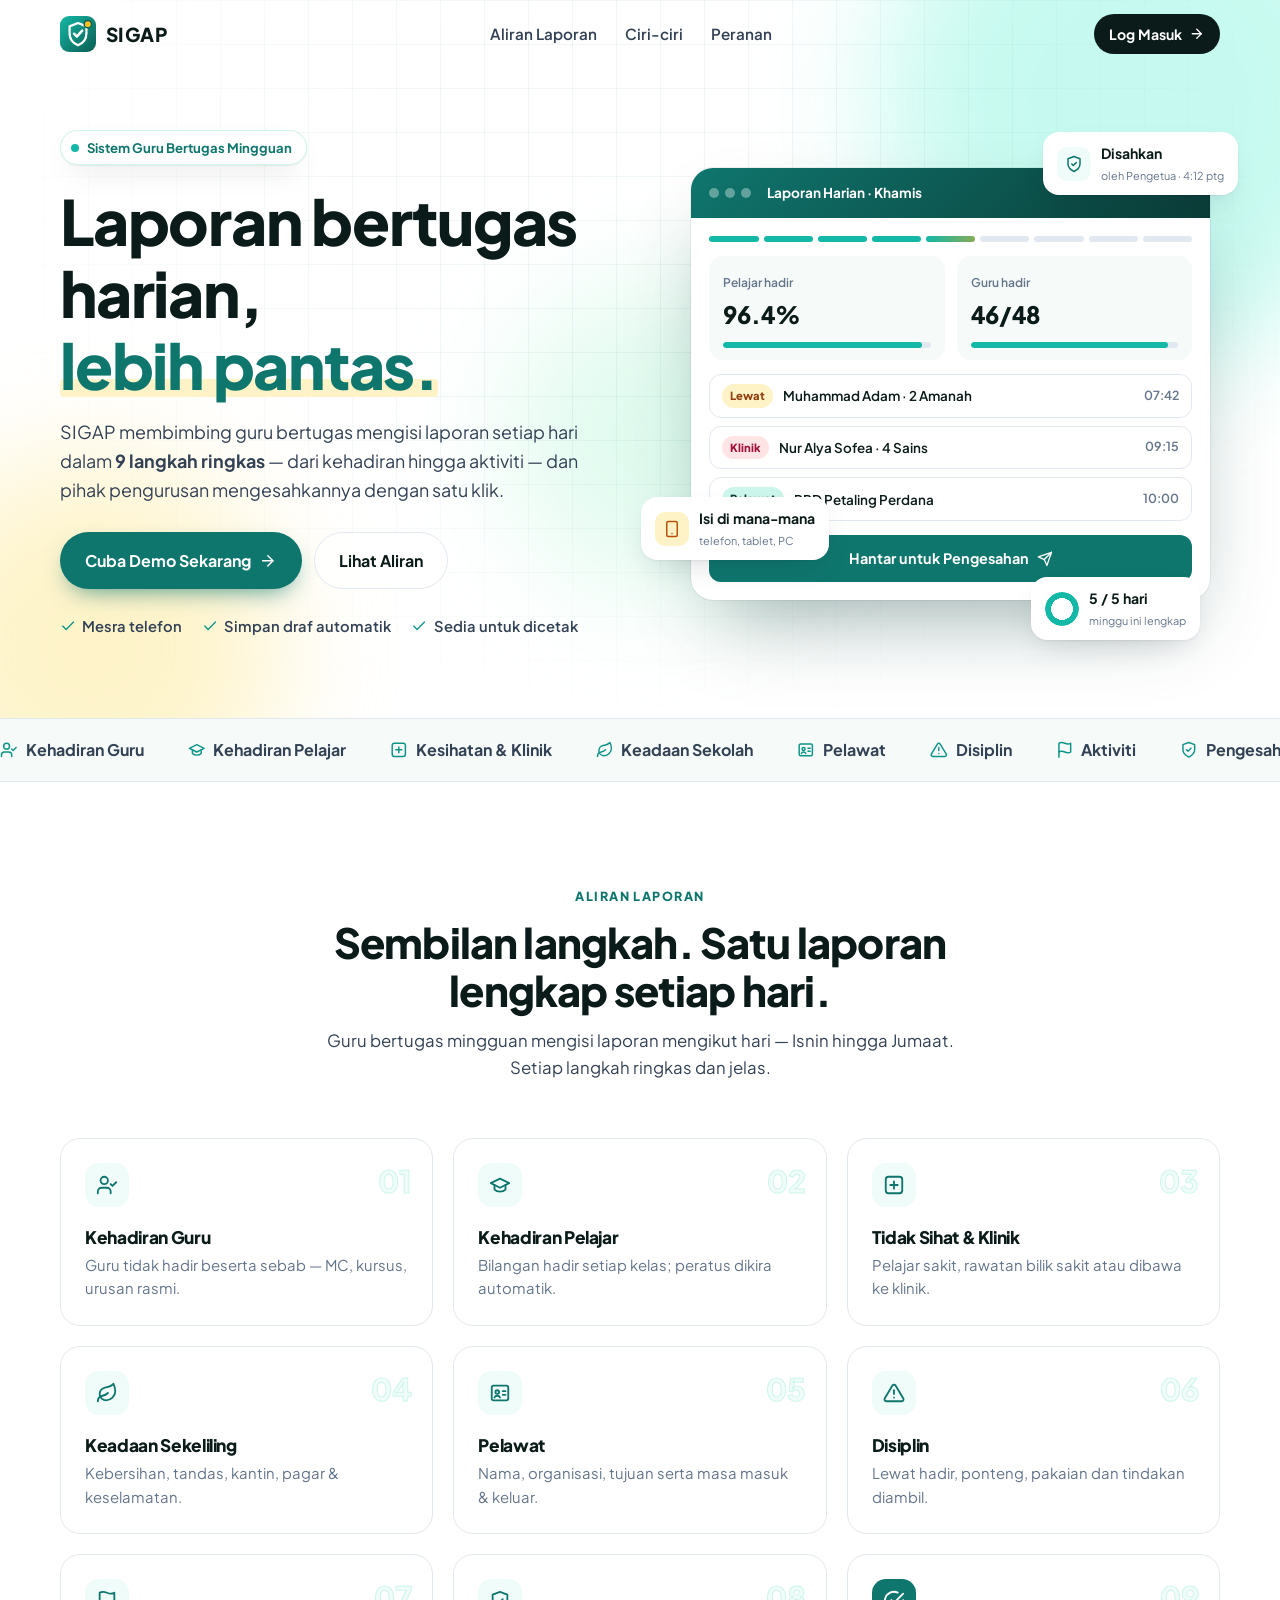
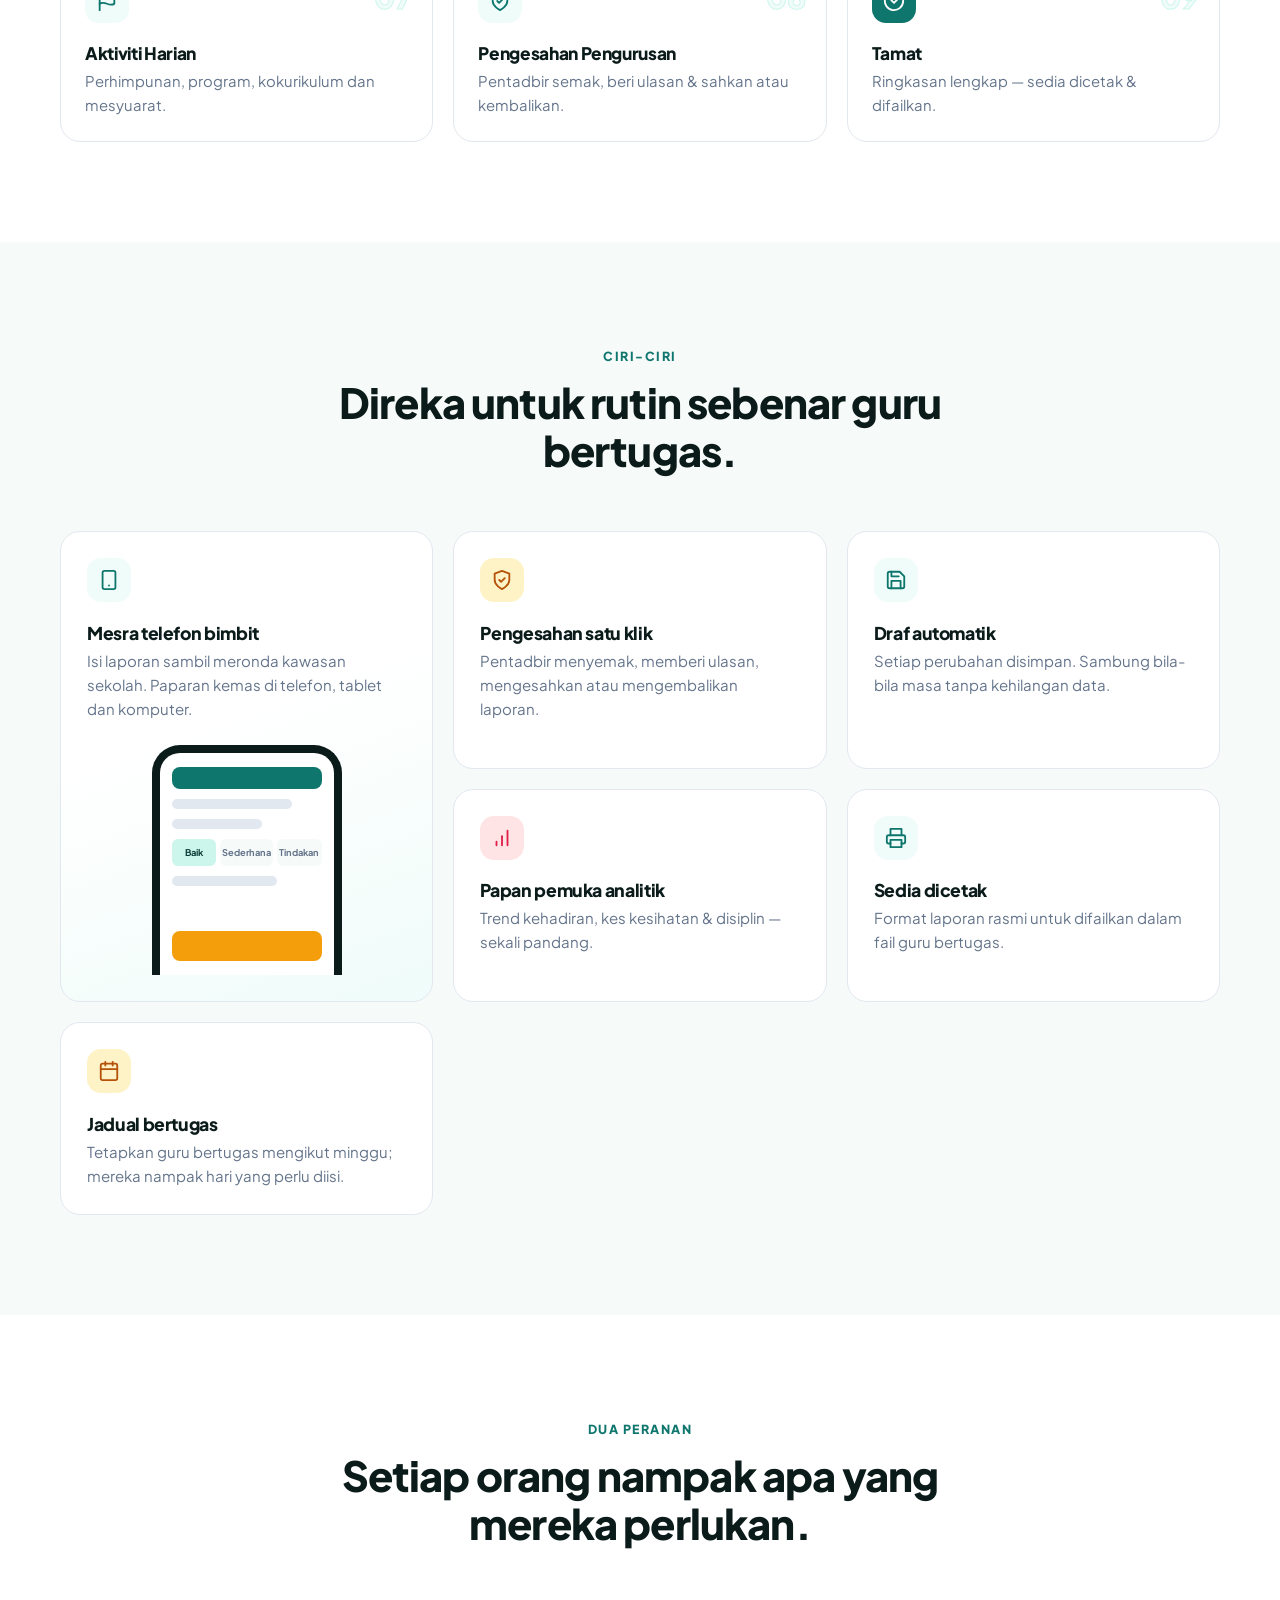
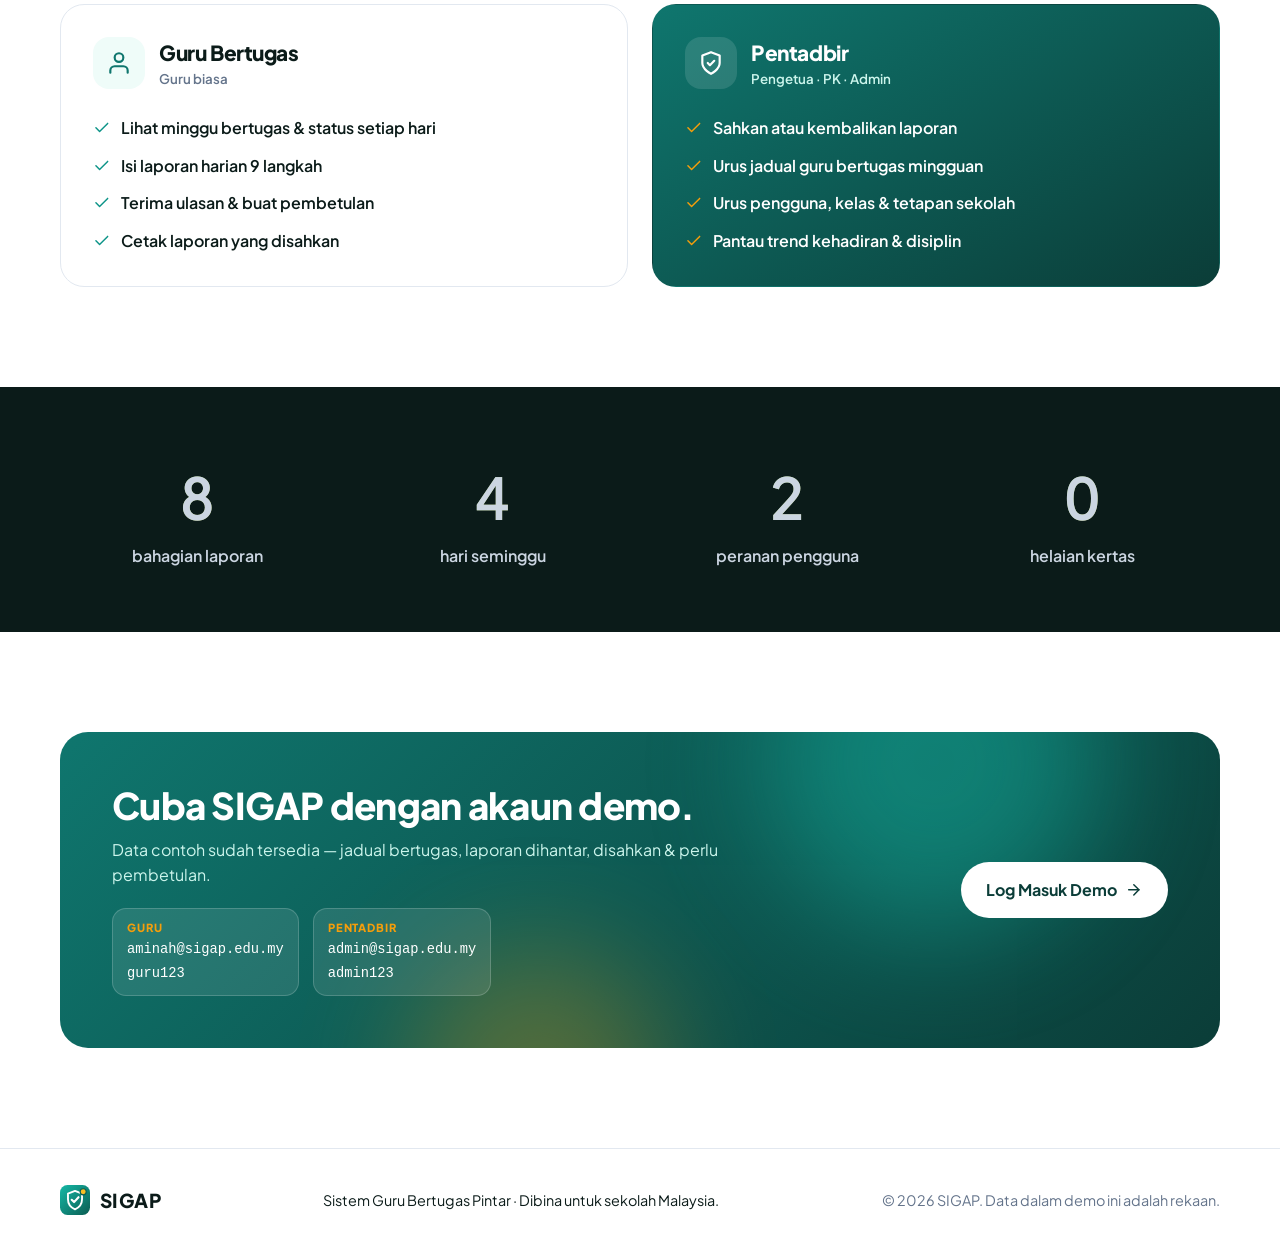
==== index.html @ 4aa81cdd "Bina SIGAP: sistem guru bertugas mingguan - Landing page dengan animasi (reveal, kiraan, tilt, marqu" ====
<!doctype html>
<html lang="ms">
<head>
  <meta charset="utf-8">
  <meta name="viewport" content="width=device-width, initial-scale=1">
  <title>SIGAP — Sistem Guru Bertugas Pintar</title>
  <meta name="description" content="SIGAP memudahkan guru bertugas mingguan mengisi laporan harian — kehadiran, kesihatan, disiplin, pelawat dan aktiviti — terus disahkan oleh pihak pengurusan.">
  <meta name="theme-color" content="#0f766e">
  <link rel="icon" type="image/svg+xml" href="assets/img/favicon.svg">
  <link rel="preconnect" href="https://fonts.googleapis.com">
  <link rel="preconnect" href="https://fonts.gstatic.com" crossorigin>
  <link href="https://fonts.googleapis.com/css2?family=Plus+Jakarta+Sans:wght@400;500;600;700;800&display=swap" rel="stylesheet">
  <link rel="stylesheet" href="assets/css/landing.css">
</head>
<body>
  <div class="scroll-progress" aria-hidden="true"></div>

  <header class="nav" id="nav">
    <div class="container nav-inner">
      <a href="#" class="brand"><img src="assets/img/logo.svg" alt="" width="36" height="36"><span>SIGAP</span></a>
      <nav class="nav-links" aria-label="Utama">
        <a href="#aliran">Aliran Laporan</a>
        <a href="#ciri">Ciri-ciri</a>
        <a href="#peranan">Peranan</a>
      </nav>
      <a href="login.html" class="btn btn-dark btn-sm">Log Masuk <i data-ic="arrow"></i></a>
    </div>
  </header>

  <main>
    <!-- HERO -->
    <section class="hero">
      <div class="hero-bg" aria-hidden="true">
        <span class="blob b1"></span><span class="blob b2"></span><span class="blob b3"></span>
        <div class="grid-pattern"></div>
      </div>
      <div class="container hero-grid">
        <div class="hero-copy">
          <span class="pill reveal"><span class="dot-live"></span> Sistem Guru Bertugas Mingguan</span>
          <h1 class="reveal" style="--d:.08s">Laporan bertugas harian, <span class="rotator" aria-live="polite"><span class="rot-word">lebih pantas.</span></span></h1>
          <p class="lead reveal" style="--d:.16s">SIGAP membimbing guru bertugas mengisi laporan setiap hari dalam <b>9 langkah ringkas</b> — dari kehadiran hingga aktiviti — dan pihak pengurusan mengesahkannya dengan satu klik.</p>
          <div class="hero-cta reveal" style="--d:.24s">
            <a href="login.html" class="btn btn-primary btn-lg">Cuba Demo Sekarang <i data-ic="arrow"></i></a>
            <a href="#aliran" class="btn btn-ghost btn-lg">Lihat Aliran</a>
          </div>
          <ul class="hero-points reveal" style="--d:.32s">
            <li><i data-ic="check"></i> Mesra telefon</li>
            <li><i data-ic="check"></i> Simpan draf automatik</li>
            <li><i data-ic="check"></i> Sedia untuk dicetak</li>
          </ul>
        </div>

        <div class="hero-visual reveal" style="--d:.2s" id="tilt">
          <div class="mock">
            <div class="mock-head">
              <span></span><span></span><span></span>
              <b>Laporan Harian · Khamis</b>
            </div>
            <div class="mock-body">
              <div class="mock-steps">
                <i class="on"></i><i class="on"></i><i class="on"></i><i class="on"></i><i class="cur"></i><i></i><i></i><i></i><i></i>
              </div>
              <div class="mock-kpis">
                <div><small>Pelajar hadir</small><strong><span class="count" data-to="96.4" data-dec="1">0</span>%</strong><div class="bar"><span style="--w:96%"></span></div></div>
                <div><small>Guru hadir</small><strong><span class="count" data-to="46">0</span>/48</strong><div class="bar"><span style="--w:95%"></span></div></div>
              </div>
              <div class="mock-list">
                <div class="row"><span class="chip c-amber">Lewat</span> Muhammad Adam · 2 Amanah <em>07:42</em></div>
                <div class="row"><span class="chip c-rose">Klinik</span> Nur Alya Sofea · 4 Sains <em>09:15</em></div>
                <div class="row"><span class="chip c-teal">Pelawat</span> PPD Petaling Perdana <em>10:00</em></div>
              </div>
              <div class="mock-btn">Hantar untuk Pengesahan <i data-ic="send"></i></div>
            </div>
          </div>
          <div class="float f1"><i data-ic="shield"></i><div><b>Disahkan</b><small>oleh Pengetua · 4:12 ptg</small></div></div>
          <div class="float f2"><i data-ic="phone"></i><div><b>Isi di mana-mana</b><small>telefon, tablet, PC</small></div></div>
          <div class="float f3"><span class="ring"></span><div><b>5 / 5 hari</b><small>minggu ini lengkap</small></div></div>
        </div>
      </div>
    </section>

    <!-- MARQUEE -->
    <section class="marquee" aria-label="Bahagian laporan">
      <div class="marquee-track">
        <div class="marquee-group">
          <span><i data-ic="userCheck"></i> Kehadiran Guru</span><span><i data-ic="grad"></i> Kehadiran Pelajar</span><span><i data-ic="health"></i> Kesihatan & Klinik</span><span><i data-ic="leaf"></i> Keadaan Sekolah</span><span><i data-ic="badge"></i> Pelawat</span><span><i data-ic="alert"></i> Disiplin</span><span><i data-ic="flag"></i> Aktiviti</span><span><i data-ic="shield"></i> Pengesahan</span>
        </div>
        <div class="marquee-group" aria-hidden="true">
          <span><i data-ic="userCheck"></i> Kehadiran Guru</span><span><i data-ic="grad"></i> Kehadiran Pelajar</span><span><i data-ic="health"></i> Kesihatan & Klinik</span><span><i data-ic="leaf"></i> Keadaan Sekolah</span><span><i data-ic="badge"></i> Pelawat</span><span><i data-ic="alert"></i> Disiplin</span><span><i data-ic="flag"></i> Aktiviti</span><span><i data-ic="shield"></i> Pengesahan</span>
        </div>
      </div>
    </section>

    <!-- ALIRAN -->
    <section class="section" id="aliran">
      <div class="container">
        <div class="sec-head reveal">
          <span class="eyebrow">Aliran Laporan</span>
          <h2>Sembilan langkah. Satu laporan lengkap setiap hari.</h2>
          <p>Guru bertugas mingguan mengisi laporan mengikut hari — Isnin hingga Jumaat. Setiap langkah ringkas dan jelas.</p>
        </div>
        <ol class="flow" id="flow">
          <li class="reveal"><span class="num">01</span><i data-ic="userCheck"></i><h3>Kehadiran Guru</h3><p>Guru tidak hadir beserta sebab — MC, kursus, urusan rasmi.</p></li>
          <li class="reveal"><span class="num">02</span><i data-ic="grad"></i><h3>Kehadiran Pelajar</h3><p>Bilangan hadir setiap kelas; peratus dikira automatik.</p></li>
          <li class="reveal"><span class="num">03</span><i data-ic="health"></i><h3>Tidak Sihat & Klinik</h3><p>Pelajar sakit, rawatan bilik sakit atau dibawa ke klinik.</p></li>
          <li class="reveal"><span class="num">04</span><i data-ic="leaf"></i><h3>Keadaan Sekeliling</h3><p>Kebersihan, tandas, kantin, pagar & keselamatan.</p></li>
          <li class="reveal"><span class="num">05</span><i data-ic="badge"></i><h3>Pelawat</h3><p>Nama, organisasi, tujuan serta masa masuk & keluar.</p></li>
          <li class="reveal"><span class="num">06</span><i data-ic="alert"></i><h3>Disiplin</h3><p>Lewat hadir, ponteng, pakaian dan tindakan diambil.</p></li>
          <li class="reveal"><span class="num">07</span><i data-ic="flag"></i><h3>Aktiviti Harian</h3><p>Perhimpunan, program, kokurikulum dan mesyuarat.</p></li>
          <li class="reveal"><span class="num">08</span><i data-ic="shield"></i><h3>Pengesahan Pengurusan</h3><p>Pentadbir semak, beri ulasan & sahkan atau kembalikan.</p></li>
          <li class="reveal last"><span class="num">09</span><i data-ic="done"></i><h3>Tamat</h3><p>Ringkasan lengkap — sedia dicetak & difailkan.</p></li>
        </ol>
      </div>
    </section>

    <!-- CIRI -->
    <section class="section alt" id="ciri">
      <div class="container">
        <div class="sec-head reveal">
          <span class="eyebrow">Ciri-ciri</span>
          <h2>Direka untuk rutin sebenar guru bertugas.</h2>
        </div>
        <div class="bento">
          <article class="card big reveal">
            <div class="card-ic"><i data-ic="phone"></i></div>
            <h3>Mesra telefon bimbit</h3>
            <p>Isi laporan sambil meronda kawasan sekolah. Paparan kemas di telefon, tablet dan komputer.</p>
            <div class="phone-demo" aria-hidden="true">
              <div class="pd-bar"></div>
              <div class="pd-line w80"></div><div class="pd-line w60"></div>
              <div class="pd-seg"><span class="on">Baik</span><span>Sederhana</span><span>Tindakan</span></div>
              <div class="pd-line w70"></div>
              <div class="pd-btn"></div>
            </div>
          </article>
          <article class="card reveal" style="--d:.08s"><div class="card-ic amber"><i data-ic="shield"></i></div><h3>Pengesahan satu klik</h3><p>Pentadbir menyemak, memberi ulasan, mengesahkan atau mengembalikan laporan.</p></article>
          <article class="card reveal" style="--d:.16s"><div class="card-ic"><i data-ic="save"></i></div><h3>Draf automatik</h3><p>Setiap perubahan disimpan. Sambung bila-bila masa tanpa kehilangan data.</p></article>
          <article class="card reveal" style="--d:.08s"><div class="card-ic rose"><i data-ic="chart"></i></div><h3>Papan pemuka analitik</h3><p>Trend kehadiran, kes kesihatan & disiplin — sekali pandang.</p></article>
          <article class="card reveal" style="--d:.16s"><div class="card-ic"><i data-ic="printer"></i></div><h3>Sedia dicetak</h3><p>Format laporan rasmi untuk difailkan dalam fail guru bertugas.</p></article>
          <article class="card reveal" style="--d:.24s"><div class="card-ic amber"><i data-ic="calendar"></i></div><h3>Jadual bertugas</h3><p>Tetapkan guru bertugas mengikut minggu; mereka nampak hari yang perlu diisi.</p></article>
        </div>
      </div>
    </section>

    <!-- PERANAN -->
    <section class="section" id="peranan">
      <div class="container">
        <div class="sec-head reveal">
          <span class="eyebrow">Dua Peranan</span>
          <h2>Setiap orang nampak apa yang mereka perlukan.</h2>
        </div>
        <div class="roles">
          <article class="role reveal">
            <div class="role-top"><span class="role-ic"><i data-ic="user"></i></span><div><h3>Guru Bertugas</h3><small>Guru biasa</small></div></div>
            <ul>
              <li><i data-ic="check"></i> Lihat minggu bertugas & status setiap hari</li>
              <li><i data-ic="check"></i> Isi laporan harian 9 langkah</li>
              <li><i data-ic="check"></i> Terima ulasan & buat pembetulan</li>
              <li><i data-ic="check"></i> Cetak laporan yang disahkan</li>
            </ul>
          </article>
          <article class="role dark reveal" style="--d:.1s">
            <div class="role-top"><span class="role-ic"><i data-ic="shield"></i></span><div><h3>Pentadbir</h3><small>Pengetua · PK · Admin</small></div></div>
            <ul>
              <li><i data-ic="check"></i> Sahkan atau kembalikan laporan</li>
              <li><i data-ic="check"></i> Urus jadual guru bertugas mingguan</li>
              <li><i data-ic="check"></i> Urus pengguna, kelas & tetapan sekolah</li>
              <li><i data-ic="check"></i> Pantau trend kehadiran & disiplin</li>
            </ul>
          </article>
        </div>
      </div>
    </section>

    <!-- STATS -->
    <section class="stats">
      <div class="container stats-grid">
        <div class="reveal"><strong><span class="count" data-to="9">0</span></strong><span>bahagian laporan</span></div>
        <div class="reveal" style="--d:.08s"><strong><span class="count" data-to="5">0</span></strong><span>hari seminggu</span></div>
        <div class="reveal" style="--d:.16s"><strong><span class="count" data-to="2">0</span></strong><span>peranan pengguna</span></div>
        <div class="reveal" style="--d:.24s"><strong><span class="count" data-to="0">0</span></strong><span>helaian kertas</span></div>
      </div>
    </section>

    <!-- CTA -->
    <section class="section">
      <div class="container">
        <div class="cta reveal">
          <div class="cta-bg" aria-hidden="true"><span class="blob b1"></span><span class="blob b2"></span></div>
          <div class="cta-copy">
            <h2>Cuba SIGAP dengan akaun demo.</h2>
            <p>Data contoh sudah tersedia — jadual bertugas, laporan dihantar, disahkan & perlu pembetulan.</p>
            <div class="creds">
              <div><small>Guru</small><code>aminah@sigap.edu.my</code><code>guru123</code></div>
              <div><small>Pentadbir</small><code>admin@sigap.edu.my</code><code>admin123</code></div>
            </div>
          </div>
          <a href="login.html" class="btn btn-light btn-lg">Log Masuk Demo <i data-ic="arrow"></i></a>
        </div>
      </div>
    </section>
  </main>

  <footer class="footer">
    <div class="container foot-inner">
      <a href="#" class="brand"><img src="assets/img/logo.svg" alt="" width="30" height="30"><span>SIGAP</span></a>
      <p>Sistem Guru Bertugas Pintar · Dibina untuk sekolah Malaysia.</p>
      <p class="muted">© <span id="yr"></span> SIGAP. Data dalam demo ini adalah rekaan.</p>
    </div>
  </footer>

  <script src="assets/js/icons.js"></script>
  <script src="assets/js/landing.js"></script>
</body>
</html>
---- assets/css/landing.css ----
/* SIGAP — Landing page */
:root {
  --teal-50: #effcf9; --teal-100: #ccf5ec; --teal-300: #5eead4; --teal-500: #14b8a6; --teal-600: #0d9488; --teal-700: #0f766e; --teal-900: #0b3d38;
  --amber: #f59e0b; --amber-soft: #fef3c7; --rose: #e11d48; --rose-soft: #ffe4e6;
  --ink: #0b1b19; --ink-2: #334155; --muted: #64748b; --line: #e2e8f0; --bg: #ffffff; --bg-alt: #f6faf9;
  --radius: 20px;
  --shadow: 0 1px 2px rgba(15, 23, 42, .06), 0 12px 32px -12px rgba(15, 23, 42, .18);
  --ease: cubic-bezier(.2, .8, .2, 1);
}
* { box-sizing: border-box; }
html { scroll-behavior: smooth; }
body { margin: 0; font-family: 'Plus Jakarta Sans', system-ui, -apple-system, Segoe UI, Roboto, sans-serif; color: var(--ink); background: var(--bg); line-height: 1.6; -webkit-font-smoothing: antialiased; overflow-x: hidden; }
img { max-width: 100%; display: block; }
a { color: inherit; text-decoration: none; }
h1, h2, h3 { line-height: 1.15; margin: 0; letter-spacing: -.02em; }
.container { width: min(1160px, 100% - 32px); margin-inline: auto; }
.ic { width: 1.1em; height: 1.1em; flex: none; }
.muted { color: var(--muted); }

/* Butang */
.btn { display: inline-flex; align-items: center; gap: .5em; font-weight: 700; border-radius: 999px; padding: .7em 1.25em; border: 1px solid transparent; transition: transform .2s var(--ease), box-shadow .2s, background .2s; cursor: pointer; font-size: .95rem; white-space: nowrap; }
.btn:hover { transform: translateY(-2px); }
.btn:hover .ic { transform: translateX(3px); }
.btn .ic { transition: transform .2s var(--ease); }
.btn-sm { padding: .55em 1em; font-size: .88rem; }
.btn-lg { padding: .9em 1.5em; font-size: 1rem; }
.btn-primary { background: var(--teal-700); color: #fff; box-shadow: 0 10px 24px -10px rgba(15, 118, 110, .8); }
.btn-primary:hover { background: var(--teal-600); }
.btn-dark { background: var(--ink); color: #fff; }
.btn-ghost { background: rgba(255, 255, 255, .7); border-color: var(--line); color: var(--ink); backdrop-filter: blur(6px); }
.btn-light { background: #fff; color: var(--teal-900); }

/* Kemajuan skrol */
.scroll-progress { position: fixed; inset: 0 0 auto; height: 3px; background: linear-gradient(90deg, var(--teal-500), var(--amber)); transform-origin: left; transform: scaleX(0); z-index: 60; }

/* Nav */
.nav { position: fixed; inset: 0 0 auto; z-index: 50; transition: background .3s, box-shadow .3s; }
.nav.scrolled { background: rgba(255, 255, 255, .82); backdrop-filter: saturate(1.6) blur(12px); box-shadow: 0 1px 0 var(--line); }
.nav-inner { display: flex; align-items: center; justify-content: space-between; height: 68px; gap: 16px; }
.brand { display: inline-flex; align-items: center; gap: 10px; font-weight: 800; font-size: 1.2rem; letter-spacing: .02em; }
.nav-links { display: flex; gap: 28px; font-weight: 600; color: var(--ink-2); font-size: .95rem; }
.nav-links a { position: relative; }
.nav-links a::after { content: ''; position: absolute; left: 0; right: 0; bottom: -4px; height: 2px; background: var(--teal-600); transform: scaleX(0); transition: transform .25s var(--ease); }
.nav-links a:hover::after { transform: scaleX(1); }

/* Hero */
.hero { position: relative; padding: 130px 0 80px; overflow: hidden; }
.hero-bg { position: absolute; inset: 0; z-index: -1; }
.blob { position: absolute; border-radius: 50%; filter: blur(60px); opacity: .55; animation: drift 18s ease-in-out infinite alternate; }
.hero .b1 { width: 520px; height: 520px; background: #99f6e4; top: -160px; right: -120px; }
.hero .b2 { width: 380px; height: 380px; background: #fde68a; bottom: -120px; left: -100px; animation-delay: -6s; opacity: .45; }
.hero .b3 { width: 300px; height: 300px; background: #a7f3d0; top: 40%; left: 40%; animation-delay: -11s; opacity: .35; }
@keyframes drift { 0% { transform: translate(0, 0) scale(1); } 50% { transform: translate(40px, -30px) scale(1.08); } 100% { transform: translate(-30px, 30px) scale(.95); } }
.grid-pattern { position: absolute; inset: 0; background-image: linear-gradient(rgba(15, 118, 110, .06) 1px, transparent 1px), linear-gradient(90deg, rgba(15, 118, 110, .06) 1px, transparent 1px); background-size: 44px 44px; mask-image: radial-gradient(ellipse at 50% 30%, #000 30%, transparent 75%); -webkit-mask-image: radial-gradient(ellipse at 50% 30%, #000 30%, transparent 75%); }
.hero-grid { display: grid; grid-template-columns: 1.05fr 1fr; gap: 56px; align-items: center; }
.pill { display: inline-flex; align-items: center; gap: 8px; padding: 6px 14px 6px 10px; border-radius: 999px; background: #fff; border: 1px solid var(--teal-100); color: var(--teal-700); font-weight: 700; font-size: .82rem; box-shadow: var(--shadow); }
.dot-live { width: 8px; height: 8px; border-radius: 50%; background: var(--teal-500); box-shadow: 0 0 0 0 rgba(20, 184, 166, .6); animation: pulse 1.8s infinite; }
@keyframes pulse { 70% { box-shadow: 0 0 0 10px rgba(20, 184, 166, 0); } 100% { box-shadow: 0 0 0 0 rgba(20, 184, 166, 0); } }
.hero h1 { font-size: clamp(2.2rem, 5.2vw, 3.9rem); font-weight: 800; margin: 20px 0 18px; }
.rotator { display: inline-block; color: var(--teal-700); position: relative; }
.rotator::after { content: ''; position: absolute; left: 0; right: 0; bottom: .06em; height: .28em; background: var(--amber-soft); z-index: -1; border-radius: 4px; }
.rot-word { display: inline-block; transition: transform .35s var(--ease), opacity .35s; }
.rot-word.out { transform: translateY(-40%); opacity: 0; }
.rot-word.enter { transform: translateY(40%); opacity: 0; transition: none; }
.lead { font-size: 1.12rem; color: var(--ink-2); max-width: 34em; margin: 0 0 28px; }
.hero-cta { display: flex; gap: 12px; flex-wrap: wrap; }
.hero-points { list-style: none; padding: 0; margin: 26px 0 0; display: flex; gap: 20px; flex-wrap: wrap; color: var(--ink-2); font-weight: 600; font-size: .92rem; }
.hero-points li { display: inline-flex; align-items: center; gap: 6px; }
.hero-points .ic { color: var(--teal-600); }

/* Mockup */
.hero-visual { position: relative; perspective: 1200px; padding: 30px 10px; }
.mock { background: #fff; border-radius: 22px; box-shadow: 0 40px 80px -30px rgba(11, 61, 56, .45), 0 0 0 1px rgba(15, 23, 42, .06); overflow: hidden; transition: transform .4s var(--ease); transform-style: preserve-3d; animation: floaty 7s ease-in-out infinite; }
@keyframes floaty { 50% { translate: 0 -10px; } }
.mock-head { display: flex; align-items: center; gap: 6px; padding: 14px 18px; background: linear-gradient(135deg, var(--teal-700), var(--teal-900)); color: #fff; font-size: .85rem; }
.mock-head span { width: 10px; height: 10px; border-radius: 50%; background: rgba(255, 255, 255, .35); }
.mock-head b { margin-left: 10px; font-weight: 700; }
.mock-body { padding: 18px; display: grid; gap: 14px; }
.mock-steps { display: grid; grid-template-columns: repeat(9, 1fr); gap: 5px; }
.mock-steps i { height: 6px; border-radius: 4px; background: var(--line); }
.mock-steps i.on { background: var(--teal-500); }
.mock-steps i.cur { background: linear-gradient(90deg, var(--teal-500), var(--amber)); background-size: 200% 100%; animation: shimmer 1.6s linear infinite; }
@keyframes shimmer { to { background-position: -200% 0; } }
.mock-kpis { display: grid; grid-template-columns: 1fr 1fr; gap: 12px; }
.mock-kpis > div { background: var(--bg-alt); border-radius: 14px; padding: 12px 14px; }
.mock-kpis small { color: var(--muted); font-weight: 600; font-size: .75rem; }
.mock-kpis strong { display: block; font-size: 1.5rem; font-weight: 800; margin: 2px 0 8px; font-variant-numeric: tabular-nums; }
.bar { height: 6px; background: var(--line); border-radius: 4px; overflow: hidden; }
.bar span { display: block; height: 100%; width: 0; background: var(--teal-500); border-radius: 4px; transition: width 1.4s var(--ease) .3s; }
.in .bar span { width: var(--w); }
.mock-list { display: grid; gap: 8px; }
.mock-list .row { display: flex; align-items: center; gap: 10px; font-size: .84rem; font-weight: 600; padding: 9px 12px; border: 1px solid var(--line); border-radius: 12px; opacity: 0; transform: translateX(16px); transition: .5s var(--ease); }
.in .mock-list .row { opacity: 1; transform: none; }
.in .mock-list .row:nth-child(2) { transition-delay: .15s; } .in .mock-list .row:nth-child(3) { transition-delay: .3s; }
.mock-list em { margin-left: auto; font-style: normal; color: var(--muted); font-size: .78rem; }
.chip { font-size: .7rem; font-weight: 800; padding: 3px 8px; border-radius: 999px; }
.c-amber { background: var(--amber-soft); color: #92400e; } .c-rose { background: var(--rose-soft); color: #9f1239; } .c-teal { background: var(--teal-100); color: var(--teal-900); }
.mock-btn { display: flex; justify-content: center; align-items: center; gap: 8px; background: var(--teal-700); color: #fff; font-weight: 700; border-radius: 12px; padding: 12px; font-size: .9rem; }
.float { position: absolute; display: flex; align-items: center; gap: 10px; background: #fff; border-radius: 16px; padding: 10px 14px; box-shadow: var(--shadow); font-size: .82rem; animation: bob 5s ease-in-out infinite; }
.float b { display: block; font-size: .88rem; } .float small { color: var(--muted); }
.float > .ic { width: 34px; height: 34px; padding: 8px; border-radius: 10px; background: var(--teal-50); color: var(--teal-700); }
.f1 { top: -6px; right: -18px; animation-delay: -1s; }
.f2 { bottom: 70px; left: -40px; animation-delay: -2.5s; }
.f2 > .ic { background: var(--amber-soft); color: #b45309; }
.f3 { bottom: -10px; right: 20px; animation-delay: -4s; }
.ring { width: 34px; height: 34px; border-radius: 50%; background: conic-gradient(var(--teal-500) 100%, var(--line) 0); -webkit-mask: radial-gradient(circle 11px, transparent 98%, #000); mask: radial-gradient(circle 11px, transparent 98%, #000); }
@keyframes bob { 50% { transform: translateY(-12px); } }

/* Marquee */
.marquee { border-block: 1px solid var(--line); background: var(--bg-alt); overflow: hidden; padding: 18px 0; }
.marquee-track { display: flex; width: max-content; animation: scroll 32s linear infinite; }
.marquee:hover .marquee-track { animation-play-state: paused; }
.marquee-group { display: flex; gap: 44px; padding-right: 44px; }
.marquee span { display: inline-flex; align-items: center; gap: 8px; font-weight: 700; color: var(--ink-2); white-space: nowrap; }
.marquee .ic { color: var(--teal-600); }
@keyframes scroll { to { transform: translateX(-50%); } }

/* Seksyen */
.section { padding: 100px 0; }
.section.alt { background: var(--bg-alt); }
.sec-head { text-align: center; max-width: 680px; margin: 0 auto 56px; }
.eyebrow { display: inline-block; font-weight: 800; color: var(--teal-700); text-transform: uppercase; letter-spacing: .12em; font-size: .78rem; margin-bottom: 12px; }
.sec-head h2 { font-size: clamp(1.8rem, 3.6vw, 2.6rem); font-weight: 800; }
.sec-head p { color: var(--ink-2); font-size: 1.05rem; margin: 14px 0 0; }

/* Aliran */
.flow { --p: 0; list-style: none; padding: 0; margin: 0; display: grid; grid-template-columns: repeat(3, 1fr); gap: 20px; position: relative; counter-reset: s; }
.flow li { position: relative; background: #fff; border: 1px solid var(--line); border-radius: var(--radius); padding: 24px; transition: transform .3s var(--ease), box-shadow .3s, border-color .3s, opacity .7s var(--ease), translate .7s var(--ease); }
.flow li:hover { transform: translateY(-4px); box-shadow: var(--shadow); border-color: var(--teal-100); }
.flow .num { position: absolute; top: 18px; right: 20px; font-weight: 800; font-size: 1.9rem; color: var(--teal-50); -webkit-text-stroke: 1px var(--teal-100); }
.flow li > .ic { width: 44px; height: 44px; padding: 11px; border-radius: 14px; background: var(--teal-50); color: var(--teal-700); margin-bottom: 14px; }
.flow li.last > .ic { background: var(--teal-700); color: #fff; }
.flow h3 { font-size: 1.08rem; font-weight: 800; margin-bottom: 6px; }
.flow p { margin: 0; color: var(--muted); font-size: .93rem; }
.flow::before { content: ''; position: absolute; left: -14px; top: 0; bottom: 0; width: 3px; border-radius: 3px; background: linear-gradient(var(--teal-500), var(--amber)); transform-origin: top; transform: scaleY(var(--p)); }

/* Bento */
.bento { display: grid; grid-template-columns: repeat(3, 1fr); gap: 20px; }
.card { background: #fff; border: 1px solid var(--line); border-radius: var(--radius); padding: 26px; transition: transform .3s var(--ease), box-shadow .3s, opacity .7s var(--ease), translate .7s var(--ease); }
.card:hover { transform: translateY(-4px); box-shadow: var(--shadow); }
.card h3 { font-size: 1.1rem; font-weight: 800; margin: 14px 0 6px; }
.card p { color: var(--muted); margin: 0; font-size: .94rem; }
.card-ic .ic { width: 44px; height: 44px; padding: 11px; border-radius: 14px; background: var(--teal-50); color: var(--teal-700); }
.card-ic.amber .ic { background: var(--amber-soft); color: #b45309; }
.card-ic.rose .ic { background: var(--rose-soft); color: var(--rose); }
.card.big { grid-row: span 2; display: flex; flex-direction: column; background: linear-gradient(160deg, #fff 40%, var(--teal-50)); }
.phone-demo { margin: 24px auto 0; width: 190px; flex: 1; min-height: 230px; border: 8px solid var(--ink); border-bottom: 0; border-radius: 28px 28px 0 0; padding: 14px 12px; display: flex; flex-direction: column; gap: 10px; background: #fff; }
.pd-bar { height: 22px; border-radius: 8px; background: var(--teal-700); }
.pd-line { height: 10px; border-radius: 6px; background: var(--line); }
.w80 { width: 80%; } .w60 { width: 60%; } .w70 { width: 70%; }
.pd-seg { display: grid; grid-template-columns: repeat(3, 1fr); gap: 4px; font-size: .58rem; font-weight: 700; text-align: center; }
.pd-seg span { padding: 6px 2px; border-radius: 6px; background: var(--bg-alt); color: var(--muted); }
.pd-seg .on { background: var(--teal-100); color: var(--teal-900); }
.pd-btn { margin-top: auto; height: 30px; border-radius: 8px; background: var(--amber); }

/* Peranan */
.roles { display: grid; grid-template-columns: 1fr 1fr; gap: 24px; }
.role { border: 1px solid var(--line); border-radius: 24px; padding: 32px; background: #fff; transition: opacity .7s var(--ease), translate .7s var(--ease), transform .3s var(--ease); }
.role:hover { transform: translateY(-4px); }
.role.dark { background: linear-gradient(150deg, var(--teal-700), var(--teal-900)); color: #fff; border-color: transparent; }
.role-top { display: flex; align-items: center; gap: 14px; margin-bottom: 20px; }
.role-top h3 { font-size: 1.3rem; font-weight: 800; }
.role-top small { color: var(--muted); font-weight: 600; }
.role.dark .role-top small { color: var(--teal-100); }
.role-ic .ic { width: 52px; height: 52px; padding: 13px; border-radius: 16px; background: var(--teal-50); color: var(--teal-700); }
.role.dark .role-ic .ic { background: rgba(255, 255, 255, .12); color: #fff; }
.role ul { list-style: none; padding: 0; margin: 0; display: grid; gap: 12px; }
.role li { display: flex; gap: 10px; align-items: flex-start; font-weight: 600; }
.role li .ic { color: var(--teal-600); margin-top: 4px; }
.role.dark li .ic { color: var(--amber); }

/* Statistik */
.stats { background: var(--ink); color: #fff; padding: 64px 0; }
.stats-grid { display: grid; grid-template-columns: repeat(4, 1fr); gap: 20px; text-align: center; }
.stats strong { display: block; font-size: clamp(2.4rem, 5vw, 3.6rem); font-weight: 800; background: linear-gradient(120deg, var(--teal-300), var(--amber)); -webkit-background-clip: text; background-clip: text; color: transparent; font-variant-numeric: tabular-nums; }
.stats span { color: #cbd5e1; font-weight: 600; }

/* CTA */
.cta { position: relative; overflow: hidden; border-radius: 28px; background: linear-gradient(135deg, var(--teal-700), var(--teal-900)); color: #fff; padding: 52px; display: flex; align-items: center; justify-content: space-between; gap: 32px; flex-wrap: wrap; }
.cta-bg { position: absolute; inset: 0; pointer-events: none; }
.cta .b1 { width: 340px; height: 340px; background: var(--teal-500); top: -140px; right: 10%; opacity: .45; }
.cta .b2 { width: 260px; height: 260px; background: var(--amber); bottom: -160px; left: 30%; opacity: .3; }
.cta-copy { position: relative; max-width: 620px; }
.cta h2 { font-size: clamp(1.6rem, 3.2vw, 2.3rem); font-weight: 800; }
.cta p { color: var(--teal-100); margin: 10px 0 20px; }
.creds { display: flex; gap: 14px; flex-wrap: wrap; }
.creds > div { background: rgba(255, 255, 255, .1); border: 1px solid rgba(255, 255, 255, .18); border-radius: 14px; padding: 10px 14px; display: grid; gap: 2px; }
.creds small { color: var(--amber); font-weight: 800; text-transform: uppercase; letter-spacing: .08em; font-size: .7rem; }
.creds code { font-size: .86rem; }
.cta .btn { position: relative; }

/* Footer */
.footer { border-top: 1px solid var(--line); padding: 36px 0; }
.foot-inner { display: flex; align-items: center; gap: 12px 24px; flex-wrap: wrap; justify-content: space-between; font-size: .9rem; }
.foot-inner p { margin: 0; }

/* Reveal */
.reveal { opacity: 0; translate: 0 28px; transition: opacity .7s var(--ease) var(--d, 0s), translate .7s var(--ease) var(--d, 0s); }
.reveal.in { opacity: 1; translate: 0 0; }

/* Responsif */
@media (max-width: 960px) {
  .hero-grid { grid-template-columns: 1fr; }
  .hero-visual { max-width: 520px; margin: 10px auto 0; width: 100%; }
  .flow, .bento { grid-template-columns: 1fr 1fr; }
  .flow::before { display: none; }
  .card.big { grid-row: auto; grid-column: span 2; }
  .stats-grid { grid-template-columns: repeat(2, 1fr); row-gap: 32px; }
}
@media (max-width: 640px) {
  .nav-links { display: none; }
  .hero { padding: 104px 0 56px; }
  .section { padding: 72px 0; }
  .flow, .bento, .roles { grid-template-columns: 1fr; }
  .card.big { grid-column: auto; }
  .f1 { right: 0; } .f2 { left: -4px; bottom: 80px; } .f3 { right: 4px; }
  .float { font-size: .74rem; padding: 8px 10px; }
  .cta { padding: 32px 22px; }
  .hero-cta .btn { flex: 1 1 auto; justify-content: center; }
  .role { padding: 24px; }
}
@media (prefers-reduced-motion: reduce) {
  *, *::before, *::after { animation: none !important; transition: none !important; }
  .reveal { opacity: 1; translate: none; }
  .in .bar span, .bar span { width: var(--w); }
  .mock-list .row { opacity: 1; transform: none; }
}
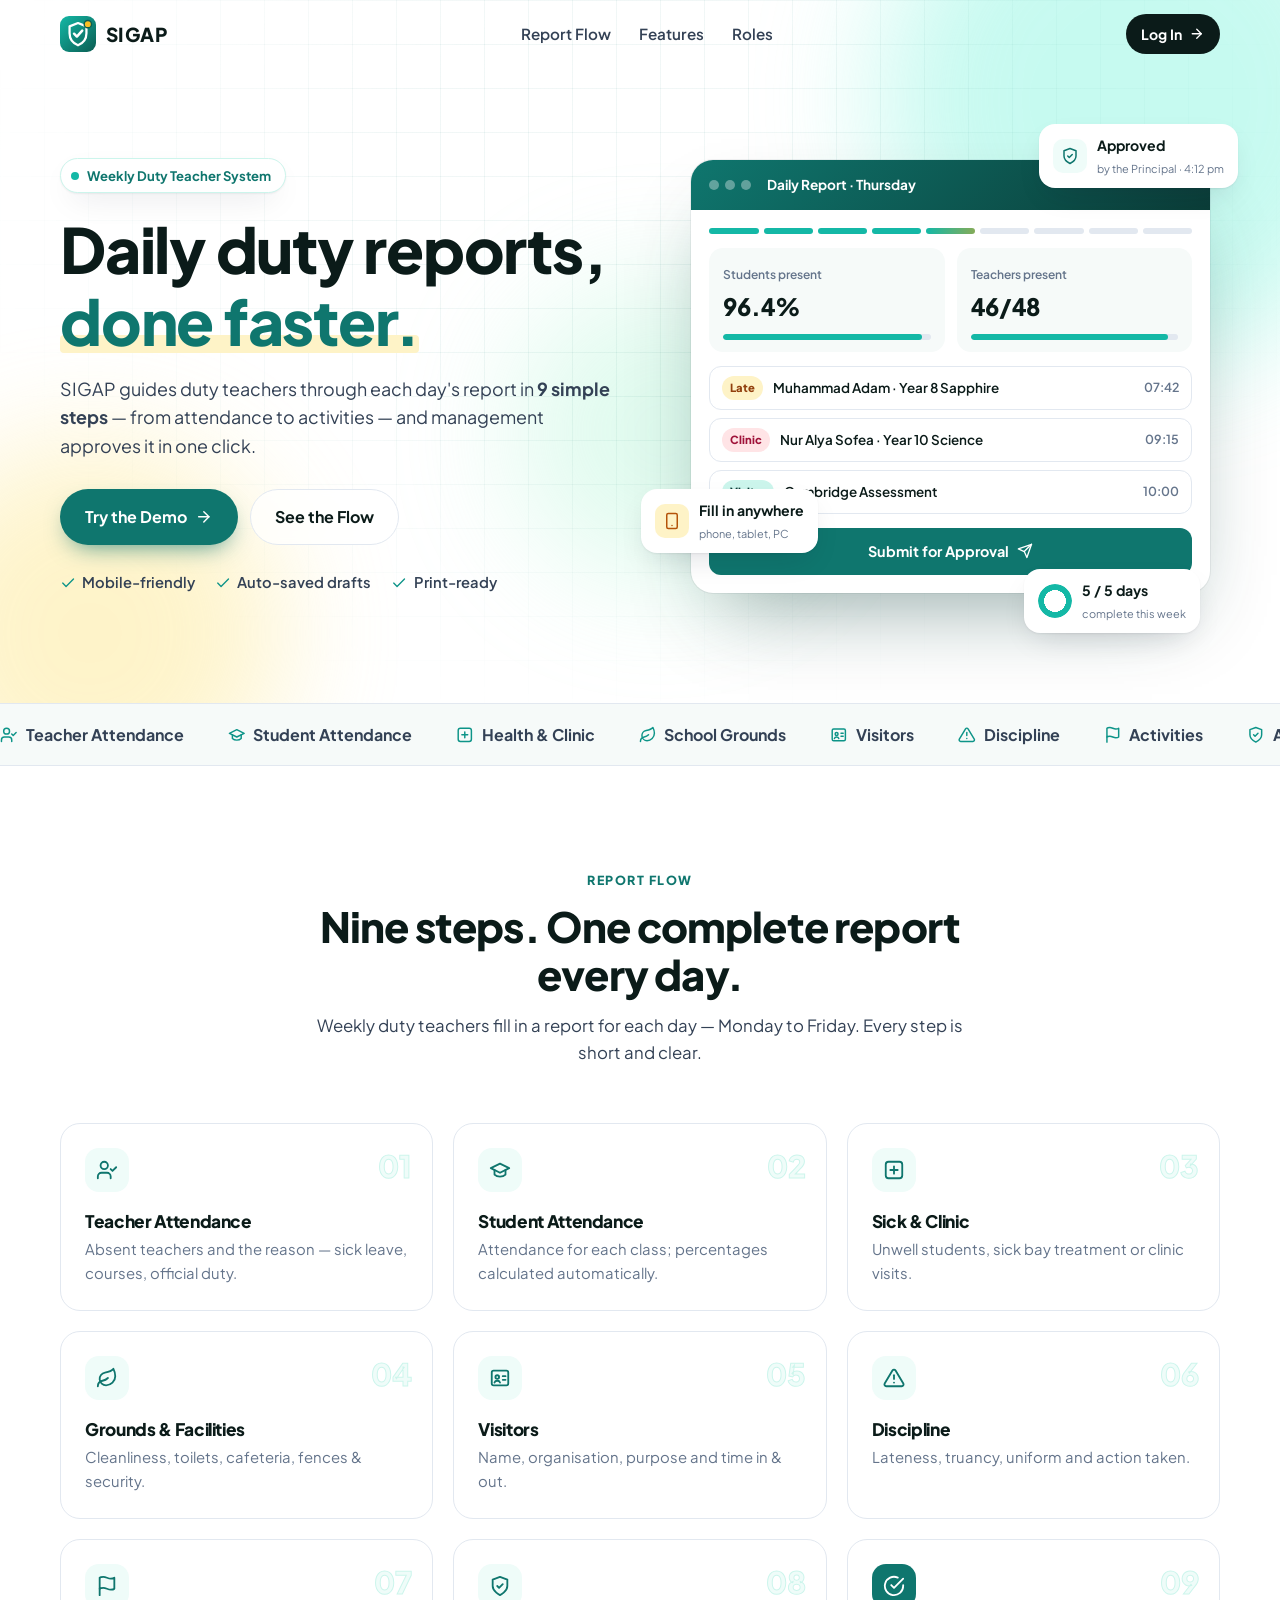
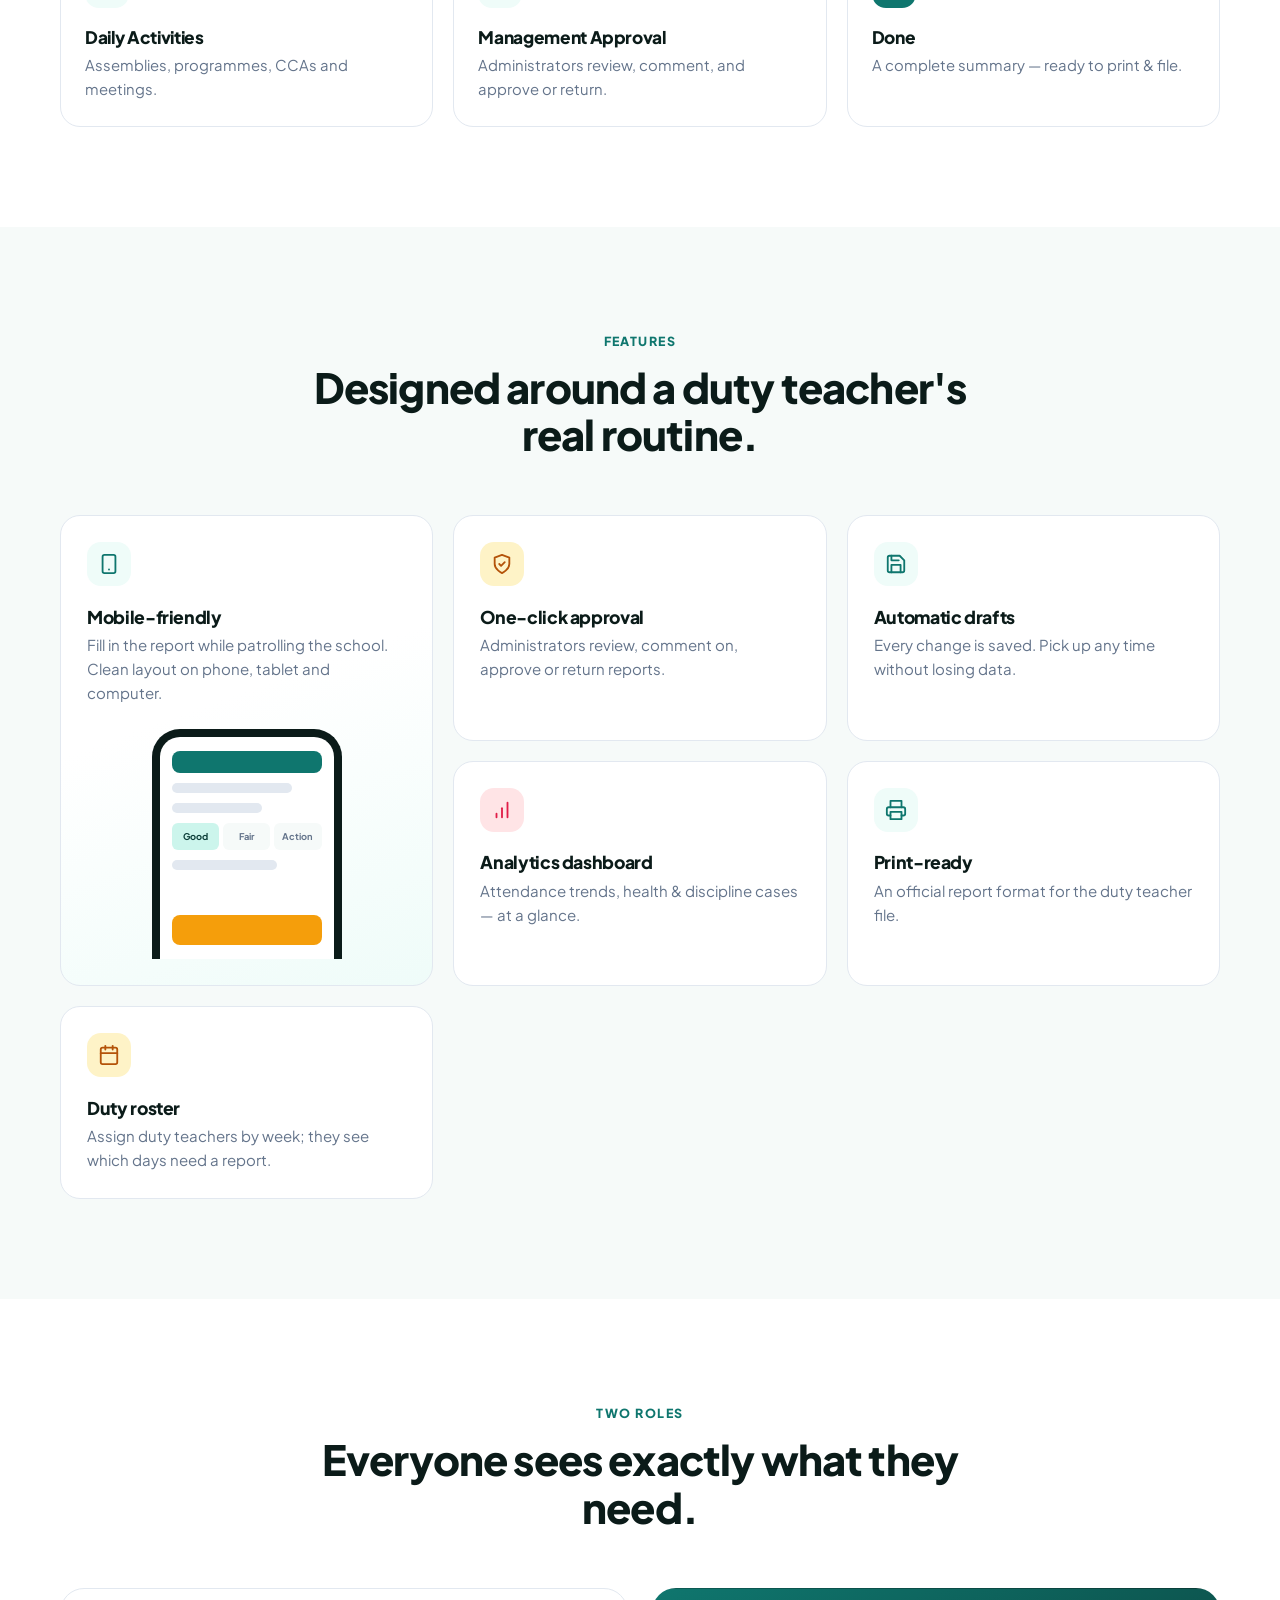
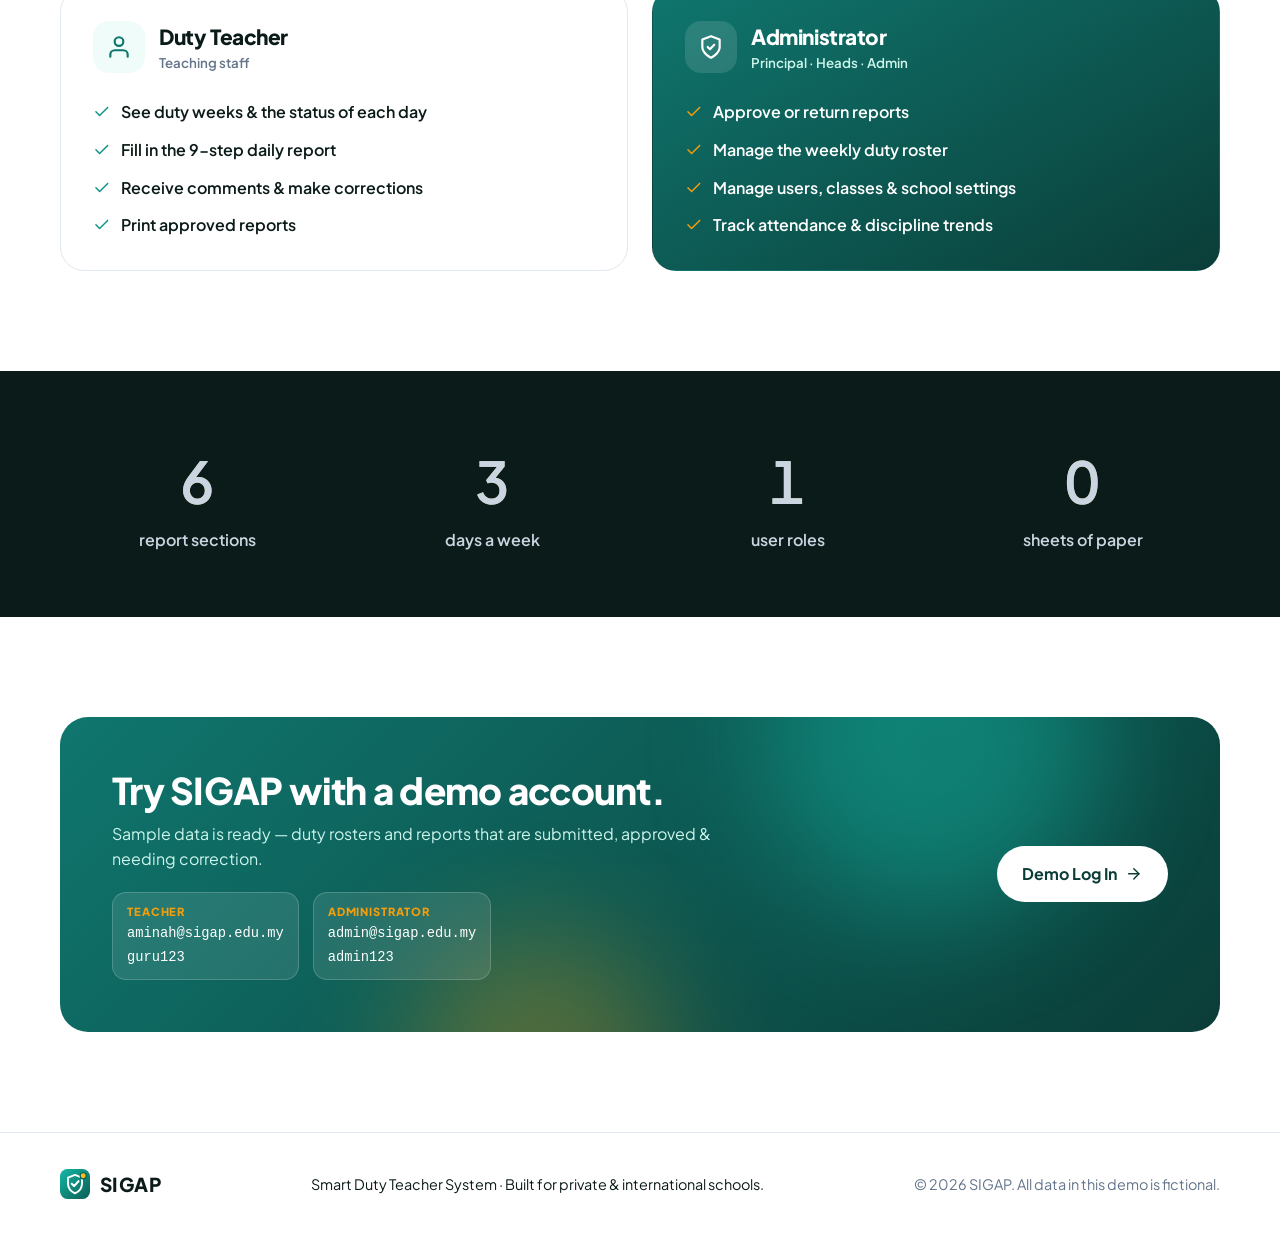
==== commit 46a9f106: "English version for private & international schools Translate all UI text, sample data and docs to E" ====
--- a/index.html
+++ b/index.html
@@ -1,10 +1,10 @@
 <!doctype html>
-<html lang="ms">
+<html lang="en">
 <head>
   <meta charset="utf-8">
   <meta name="viewport" content="width=device-width, initial-scale=1">
-  <title>SIGAP — Sistem Guru Bertugas Pintar</title>
-  <meta name="description" content="SIGAP memudahkan guru bertugas mingguan mengisi laporan harian — kehadiran, kesihatan, disiplin, pelawat dan aktiviti — terus disahkan oleh pihak pengurusan.">
+  <title>SIGAP — Smart Duty Teacher System</title>
+  <meta name="description" content="SIGAP helps weekly duty teachers fill in daily reports — attendance, health, discipline, visitors and activities — approved directly by management.">
   <meta name="theme-color" content="#0f766e">
   <link rel="icon" type="image/svg+xml" href="assets/img/favicon.svg">
   <link rel="preconnect" href="https://fonts.googleapis.com">
@@ -18,12 +18,12 @@
   <header class="nav" id="nav">
     <div class="container nav-inner">
       <a href="#" class="brand"><img src="assets/img/logo.svg" alt="" width="36" height="36"><span>SIGAP</span></a>
-      <nav class="nav-links" aria-label="Utama">
-        <a href="#aliran">Aliran Laporan</a>
-        <a href="#ciri">Ciri-ciri</a>
-        <a href="#peranan">Peranan</a>
+      <nav class="nav-links" aria-label="Main">
+        <a href="#aliran">Report Flow</a>
+        <a href="#ciri">Features</a>
+        <a href="#peranan">Roles</a>
       </nav>
-      <a href="login.html" class="btn btn-dark btn-sm">Log Masuk <i data-ic="arrow"></i></a>
+      <a href="login.html" class="btn btn-dark btn-sm">Log In <i data-ic="arrow"></i></a>
     </div>
   </header>
 
@@ -36,17 +36,17 @@
       </div>
       <div class="container hero-grid">
         <div class="hero-copy">
-          <span class="pill reveal"><span class="dot-live"></span> Sistem Guru Bertugas Mingguan</span>
-          <h1 class="reveal" style="--d:.08s">Laporan bertugas harian, <span class="rotator" aria-live="polite"><span class="rot-word">lebih pantas.</span></span></h1>
-          <p class="lead reveal" style="--d:.16s">SIGAP membimbing guru bertugas mengisi laporan setiap hari dalam <b>9 langkah ringkas</b> — dari kehadiran hingga aktiviti — dan pihak pengurusan mengesahkannya dengan satu klik.</p>
+          <span class="pill reveal"><span class="dot-live"></span> Weekly Duty Teacher System</span>
+          <h1 class="reveal" style="--d:.08s">Daily duty reports, <span class="rotator" aria-live="polite"><span class="rot-word">done faster.</span></span></h1>
+          <p class="lead reveal" style="--d:.16s">SIGAP guides duty teachers through each day's report in <b>9 simple steps</b> — from attendance to activities — and management approves it in one click.</p>
           <div class="hero-cta reveal" style="--d:.24s">
-            <a href="login.html" class="btn btn-primary btn-lg">Cuba Demo Sekarang <i data-ic="arrow"></i></a>
-            <a href="#aliran" class="btn btn-ghost btn-lg">Lihat Aliran</a>
+            <a href="login.html" class="btn btn-primary btn-lg">Try the Demo <i data-ic="arrow"></i></a>
+            <a href="#aliran" class="btn btn-ghost btn-lg">See the Flow</a>
           </div>
           <ul class="hero-points reveal" style="--d:.32s">
-            <li><i data-ic="check"></i> Mesra telefon</li>
-            <li><i data-ic="check"></i> Simpan draf automatik</li>
-            <li><i data-ic="check"></i> Sedia untuk dicetak</li>
+            <li><i data-ic="check"></i> Mobile-friendly</li>
+            <li><i data-ic="check"></i> Auto-saved drafts</li>
+            <li><i data-ic="check"></i> Print-ready</li>
           </ul>
         </div>
 
@@ -54,39 +54,39 @@
           <div class="mock">
             <div class="mock-head">
               <span></span><span></span><span></span>
-              <b>Laporan Harian · Khamis</b>
+              <b>Daily Report · Thursday</b>
             </div>
             <div class="mock-body">
               <div class="mock-steps">
                 <i class="on"></i><i class="on"></i><i class="on"></i><i class="on"></i><i class="cur"></i><i></i><i></i><i></i><i></i>
               </div>
               <div class="mock-kpis">
-                <div><small>Pelajar hadir</small><strong><span class="count" data-to="96.4" data-dec="1">0</span>%</strong><div class="bar"><span style="--w:96%"></span></div></div>
-                <div><small>Guru hadir</small><strong><span class="count" data-to="46">0</span>/48</strong><div class="bar"><span style="--w:95%"></span></div></div>
+                <div><small>Students present</small><strong><span class="count" data-to="96.4" data-dec="1">0</span>%</strong><div class="bar"><span style="--w:96%"></span></div></div>
+                <div><small>Teachers present</small><strong><span class="count" data-to="46">0</span>/48</strong><div class="bar"><span style="--w:95%"></span></div></div>
               </div>
               <div class="mock-list">
-                <div class="row"><span class="chip c-amber">Lewat</span> Muhammad Adam · 2 Amanah <em>07:42</em></div>
-                <div class="row"><span class="chip c-rose">Klinik</span> Nur Alya Sofea · 4 Sains <em>09:15</em></div>
-                <div class="row"><span class="chip c-teal">Pelawat</span> PPD Petaling Perdana <em>10:00</em></div>
+                <div class="row"><span class="chip c-amber">Late</span> Muhammad Adam · Year 8 Sapphire <em>07:42</em></div>
+                <div class="row"><span class="chip c-rose">Clinic</span> Nur Alya Sofea · Year 10 Science <em>09:15</em></div>
+                <div class="row"><span class="chip c-teal">Visitor</span> Cambridge Assessment <em>10:00</em></div>
               </div>
-              <div class="mock-btn">Hantar untuk Pengesahan <i data-ic="send"></i></div>
+              <div class="mock-btn">Submit for Approval <i data-ic="send"></i></div>
             </div>
           </div>
-          <div class="float f1"><i data-ic="shield"></i><div><b>Disahkan</b><small>oleh Pengetua · 4:12 ptg</small></div></div>
-          <div class="float f2"><i data-ic="phone"></i><div><b>Isi di mana-mana</b><small>telefon, tablet, PC</small></div></div>
-          <div class="float f3"><span class="ring"></span><div><b>5 / 5 hari</b><small>minggu ini lengkap</small></div></div>
+          <div class="float f1"><i data-ic="shield"></i><div><b>Approved</b><small>by the Principal · 4:12 pm</small></div></div>
+          <div class="float f2"><i data-ic="phone"></i><div><b>Fill in anywhere</b><small>phone, tablet, PC</small></div></div>
+          <div class="float f3"><span class="ring"></span><div><b>5 / 5 days</b><small>complete this week</small></div></div>
         </div>
       </div>
     </section>
 
     <!-- MARQUEE -->
-    <section class="marquee" aria-label="Bahagian laporan">
+    <section class="marquee" aria-label="Report sections">
       <div class="marquee-track">
         <div class="marquee-group">
-          <span><i data-ic="userCheck"></i> Kehadiran Guru</span><span><i data-ic="grad"></i> Kehadiran Pelajar</span><span><i data-ic="health"></i> Kesihatan & Klinik</span><span><i data-ic="leaf"></i> Keadaan Sekolah</span><span><i data-ic="badge"></i> Pelawat</span><span><i data-ic="alert"></i> Disiplin</span><span><i data-ic="flag"></i> Aktiviti</span><span><i data-ic="shield"></i> Pengesahan</span>
+          <span><i data-ic="userCheck"></i> Teacher Attendance</span><span><i data-ic="grad"></i> Student Attendance</span><span><i data-ic="health"></i> Health & Clinic</span><span><i data-ic="leaf"></i> School Grounds</span><span><i data-ic="badge"></i> Visitors</span><span><i data-ic="alert"></i> Discipline</span><span><i data-ic="flag"></i> Activities</span><span><i data-ic="shield"></i> Approval</span>
         </div>
         <div class="marquee-group" aria-hidden="true">
-          <span><i data-ic="userCheck"></i> Kehadiran Guru</span><span><i data-ic="grad"></i> Kehadiran Pelajar</span><span><i data-ic="health"></i> Kesihatan & Klinik</span><span><i data-ic="leaf"></i> Keadaan Sekolah</span><span><i data-ic="badge"></i> Pelawat</span><span><i data-ic="alert"></i> Disiplin</span><span><i data-ic="flag"></i> Aktiviti</span><span><i data-ic="shield"></i> Pengesahan</span>
+          <span><i data-ic="userCheck"></i> Teacher Attendance</span><span><i data-ic="grad"></i> Student Attendance</span><span><i data-ic="health"></i> Health & Clinic</span><span><i data-ic="leaf"></i> School Grounds</span><span><i data-ic="badge"></i> Visitors</span><span><i data-ic="alert"></i> Discipline</span><span><i data-ic="flag"></i> Activities</span><span><i data-ic="shield"></i> Approval</span>
         </div>
       </div>
     </section>
@@ -95,20 +95,20 @@
     <section class="section" id="aliran">
       <div class="container">
         <div class="sec-head reveal">
-          <span class="eyebrow">Aliran Laporan</span>
-          <h2>Sembilan langkah. Satu laporan lengkap setiap hari.</h2>
-          <p>Guru bertugas mingguan mengisi laporan mengikut hari — Isnin hingga Jumaat. Setiap langkah ringkas dan jelas.</p>
+          <span class="eyebrow">Report Flow</span>
+          <h2>Nine steps. One complete report every day.</h2>
+          <p>Weekly duty teachers fill in a report for each day — Monday to Friday. Every step is short and clear.</p>
         </div>
         <ol class="flow" id="flow">
-          <li class="reveal"><span class="num">01</span><i data-ic="userCheck"></i><h3>Kehadiran Guru</h3><p>Guru tidak hadir beserta sebab — MC, kursus, urusan rasmi.</p></li>
-          <li class="reveal"><span class="num">02</span><i data-ic="grad"></i><h3>Kehadiran Pelajar</h3><p>Bilangan hadir setiap kelas; peratus dikira automatik.</p></li>
-          <li class="reveal"><span class="num">03</span><i data-ic="health"></i><h3>Tidak Sihat & Klinik</h3><p>Pelajar sakit, rawatan bilik sakit atau dibawa ke klinik.</p></li>
-          <li class="reveal"><span class="num">04</span><i data-ic="leaf"></i><h3>Keadaan Sekeliling</h3><p>Kebersihan, tandas, kantin, pagar & keselamatan.</p></li>
-          <li class="reveal"><span class="num">05</span><i data-ic="badge"></i><h3>Pelawat</h3><p>Nama, organisasi, tujuan serta masa masuk & keluar.</p></li>
-          <li class="reveal"><span class="num">06</span><i data-ic="alert"></i><h3>Disiplin</h3><p>Lewat hadir, ponteng, pakaian dan tindakan diambil.</p></li>
-          <li class="reveal"><span class="num">07</span><i data-ic="flag"></i><h3>Aktiviti Harian</h3><p>Perhimpunan, program, kokurikulum dan mesyuarat.</p></li>
-          <li class="reveal"><span class="num">08</span><i data-ic="shield"></i><h3>Pengesahan Pengurusan</h3><p>Pentadbir semak, beri ulasan & sahkan atau kembalikan.</p></li>
-          <li class="reveal last"><span class="num">09</span><i data-ic="done"></i><h3>Tamat</h3><p>Ringkasan lengkap — sedia dicetak & difailkan.</p></li>
+          <li class="reveal"><span class="num">01</span><i data-ic="userCheck"></i><h3>Teacher Attendance</h3><p>Absent teachers and the reason — sick leave, courses, official duty.</p></li>
+          <li class="reveal"><span class="num">02</span><i data-ic="grad"></i><h3>Student Attendance</h3><p>Attendance for each class; percentages calculated automatically.</p></li>
+          <li class="reveal"><span class="num">03</span><i data-ic="health"></i><h3>Sick & Clinic</h3><p>Unwell students, sick bay treatment or clinic visits.</p></li>
+          <li class="reveal"><span class="num">04</span><i data-ic="leaf"></i><h3>Grounds & Facilities</h3><p>Cleanliness, toilets, cafeteria, fences & security.</p></li>
+          <li class="reveal"><span class="num">05</span><i data-ic="badge"></i><h3>Visitors</h3><p>Name, organisation, purpose and time in & out.</p></li>
+          <li class="reveal"><span class="num">06</span><i data-ic="alert"></i><h3>Discipline</h3><p>Lateness, truancy, uniform and action taken.</p></li>
+          <li class="reveal"><span class="num">07</span><i data-ic="flag"></i><h3>Daily Activities</h3><p>Assemblies, programmes, CCAs and meetings.</p></li>
+          <li class="reveal"><span class="num">08</span><i data-ic="shield"></i><h3>Management Approval</h3><p>Administrators review, comment, and approve or return.</p></li>
+          <li class="reveal last"><span class="num">09</span><i data-ic="done"></i><h3>Done</h3><p>A complete summary — ready to print & file.</p></li>
         </ol>
       </div>
     </section>
@@ -117,27 +117,27 @@
     <section class="section alt" id="ciri">
       <div class="container">
         <div class="sec-head reveal">
-          <span class="eyebrow">Ciri-ciri</span>
-          <h2>Direka untuk rutin sebenar guru bertugas.</h2>
+          <span class="eyebrow">Features</span>
+          <h2>Designed around a duty teacher's real routine.</h2>
         </div>
         <div class="bento">
           <article class="card big reveal">
             <div class="card-ic"><i data-ic="phone"></i></div>
-            <h3>Mesra telefon bimbit</h3>
-            <p>Isi laporan sambil meronda kawasan sekolah. Paparan kemas di telefon, tablet dan komputer.</p>
+            <h3>Mobile-friendly</h3>
+            <p>Fill in the report while patrolling the school. Clean layout on phone, tablet and computer.</p>
             <div class="phone-demo" aria-hidden="true">
               <div class="pd-bar"></div>
               <div class="pd-line w80"></div><div class="pd-line w60"></div>
-              <div class="pd-seg"><span class="on">Baik</span><span>Sederhana</span><span>Tindakan</span></div>
+              <div class="pd-seg"><span class="on">Good</span><span>Fair</span><span>Action</span></div>
               <div class="pd-line w70"></div>
               <div class="pd-btn"></div>
             </div>
           </article>
-          <article class="card reveal" style="--d:.08s"><div class="card-ic amber"><i data-ic="shield"></i></div><h3>Pengesahan satu klik</h3><p>Pentadbir menyemak, memberi ulasan, mengesahkan atau mengembalikan laporan.</p></article>
-          <article class="card reveal" style="--d:.16s"><div class="card-ic"><i data-ic="save"></i></div><h3>Draf automatik</h3><p>Setiap perubahan disimpan. Sambung bila-bila masa tanpa kehilangan data.</p></article>
-          <article class="card reveal" style="--d:.08s"><div class="card-ic rose"><i data-ic="chart"></i></div><h3>Papan pemuka analitik</h3><p>Trend kehadiran, kes kesihatan & disiplin — sekali pandang.</p></article>
-          <article class="card reveal" style="--d:.16s"><div class="card-ic"><i data-ic="printer"></i></div><h3>Sedia dicetak</h3><p>Format laporan rasmi untuk difailkan dalam fail guru bertugas.</p></article>
-          <article class="card reveal" style="--d:.24s"><div class="card-ic amber"><i data-ic="calendar"></i></div><h3>Jadual bertugas</h3><p>Tetapkan guru bertugas mengikut minggu; mereka nampak hari yang perlu diisi.</p></article>
+          <article class="card reveal" style="--d:.08s"><div class="card-ic amber"><i data-ic="shield"></i></div><h3>One-click approval</h3><p>Administrators review, comment on, approve or return reports.</p></article>
+          <article class="card reveal" style="--d:.16s"><div class="card-ic"><i data-ic="save"></i></div><h3>Automatic drafts</h3><p>Every change is saved. Pick up any time without losing data.</p></article>
+          <article class="card reveal" style="--d:.08s"><div class="card-ic rose"><i data-ic="chart"></i></div><h3>Analytics dashboard</h3><p>Attendance trends, health & discipline cases — at a glance.</p></article>
+          <article class="card reveal" style="--d:.16s"><div class="card-ic"><i data-ic="printer"></i></div><h3>Print-ready</h3><p>An official report format for the duty teacher file.</p></article>
+          <article class="card reveal" style="--d:.24s"><div class="card-ic amber"><i data-ic="calendar"></i></div><h3>Duty roster</h3><p>Assign duty teachers by week; they see which days need a report.</p></article>
         </div>
       </div>
     </section>
@@ -146,26 +146,26 @@
     <section class="section" id="peranan">
       <div class="container">
         <div class="sec-head reveal">
-          <span class="eyebrow">Dua Peranan</span>
-          <h2>Setiap orang nampak apa yang mereka perlukan.</h2>
+          <span class="eyebrow">Two Roles</span>
+          <h2>Everyone sees exactly what they need.</h2>
         </div>
         <div class="roles">
           <article class="role reveal">
-            <div class="role-top"><span class="role-ic"><i data-ic="user"></i></span><div><h3>Guru Bertugas</h3><small>Guru biasa</small></div></div>
+            <div class="role-top"><span class="role-ic"><i data-ic="user"></i></span><div><h3>Duty Teacher</h3><small>Teaching staff</small></div></div>
             <ul>
-              <li><i data-ic="check"></i> Lihat minggu bertugas & status setiap hari</li>
-              <li><i data-ic="check"></i> Isi laporan harian 9 langkah</li>
-              <li><i data-ic="check"></i> Terima ulasan & buat pembetulan</li>
-              <li><i data-ic="check"></i> Cetak laporan yang disahkan</li>
+              <li><i data-ic="check"></i> See duty weeks & the status of each day</li>
+              <li><i data-ic="check"></i> Fill in the 9-step daily report</li>
+              <li><i data-ic="check"></i> Receive comments & make corrections</li>
+              <li><i data-ic="check"></i> Print approved reports</li>
             </ul>
           </article>
           <article class="role dark reveal" style="--d:.1s">
-            <div class="role-top"><span class="role-ic"><i data-ic="shield"></i></span><div><h3>Pentadbir</h3><small>Pengetua · PK · Admin</small></div></div>
+            <div class="role-top"><span class="role-ic"><i data-ic="shield"></i></span><div><h3>Administrator</h3><small>Principal · Heads · Admin</small></div></div>
             <ul>
-              <li><i data-ic="check"></i> Sahkan atau kembalikan laporan</li>
-              <li><i data-ic="check"></i> Urus jadual guru bertugas mingguan</li>
-              <li><i data-ic="check"></i> Urus pengguna, kelas & tetapan sekolah</li>
-              <li><i data-ic="check"></i> Pantau trend kehadiran & disiplin</li>
+              <li><i data-ic="check"></i> Approve or return reports</li>
+              <li><i data-ic="check"></i> Manage the weekly duty roster</li>
+              <li><i data-ic="check"></i> Manage users, classes & school settings</li>
+              <li><i data-ic="check"></i> Track attendance & discipline trends</li>
             </ul>
           </article>
         </div>
@@ -175,10 +175,10 @@
     <!-- STATS -->
     <section class="stats">
       <div class="container stats-grid">
-        <div class="reveal"><strong><span class="count" data-to="9">0</span></strong><span>bahagian laporan</span></div>
-        <div class="reveal" style="--d:.08s"><strong><span class="count" data-to="5">0</span></strong><span>hari seminggu</span></div>
-        <div class="reveal" style="--d:.16s"><strong><span class="count" data-to="2">0</span></strong><span>peranan pengguna</span></div>
-        <div class="reveal" style="--d:.24s"><strong><span class="count" data-to="0">0</span></strong><span>helaian kertas</span></div>
+        <div class="reveal"><strong><span class="count" data-to="9">0</span></strong><span>report sections</span></div>
+        <div class="reveal" style="--d:.08s"><strong><span class="count" data-to="5">0</span></strong><span>days a week</span></div>
+        <div class="reveal" style="--d:.16s"><strong><span class="count" data-to="2">0</span></strong><span>user roles</span></div>
+        <div class="reveal" style="--d:.24s"><strong><span class="count" data-to="0">0</span></strong><span>sheets of paper</span></div>
       </div>
     </section>
 
@@ -188,14 +188,14 @@
         <div class="cta reveal">
           <div class="cta-bg" aria-hidden="true"><span class="blob b1"></span><span class="blob b2"></span></div>
           <div class="cta-copy">
-            <h2>Cuba SIGAP dengan akaun demo.</h2>
-            <p>Data contoh sudah tersedia — jadual bertugas, laporan dihantar, disahkan & perlu pembetulan.</p>
+            <h2>Try SIGAP with a demo account.</h2>
+            <p>Sample data is ready — duty rosters and reports that are submitted, approved & needing correction.</p>
             <div class="creds">
-              <div><small>Guru</small><code>aminah@sigap.edu.my</code><code>guru123</code></div>
-              <div><small>Pentadbir</small><code>admin@sigap.edu.my</code><code>admin123</code></div>
+              <div><small>Teacher</small><code>aminah@sigap.edu.my</code><code>guru123</code></div>
+              <div><small>Administrator</small><code>admin@sigap.edu.my</code><code>admin123</code></div>
             </div>
           </div>
-          <a href="login.html" class="btn btn-light btn-lg">Log Masuk Demo <i data-ic="arrow"></i></a>
+          <a href="login.html" class="btn btn-light btn-lg">Demo Log In <i data-ic="arrow"></i></a>
         </div>
       </div>
     </section>
@@ -204,8 +204,8 @@
   <footer class="footer">
     <div class="container foot-inner">
       <a href="#" class="brand"><img src="assets/img/logo.svg" alt="" width="30" height="30"><span>SIGAP</span></a>
-      <p>Sistem Guru Bertugas Pintar · Dibina untuk sekolah Malaysia.</p>
-      <p class="muted">© <span id="yr"></span> SIGAP. Data dalam demo ini adalah rekaan.</p>
+      <p>Smart Duty Teacher System · Built for private & international schools.</p>
+      <p class="muted">© <span id="yr"></span> SIGAP. All data in this demo is fictional.</p>
     </div>
   </footer>
 
